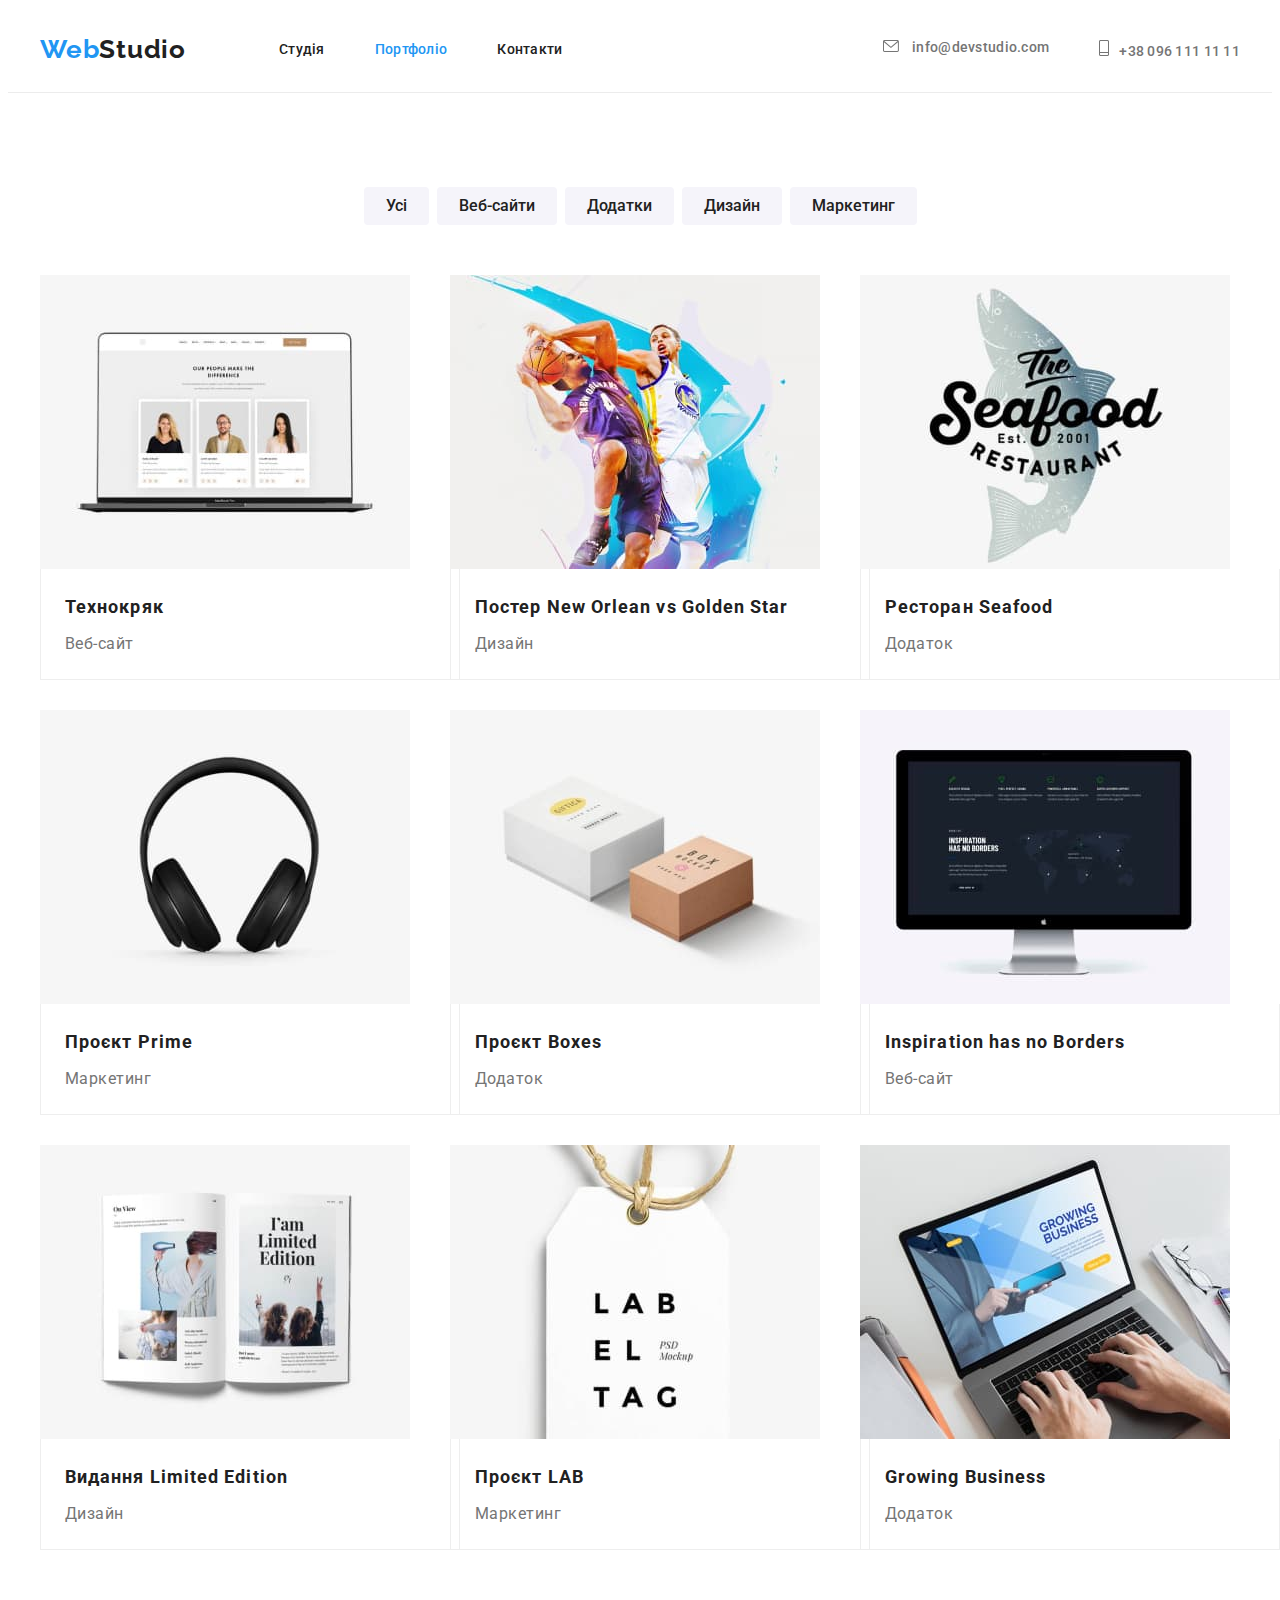
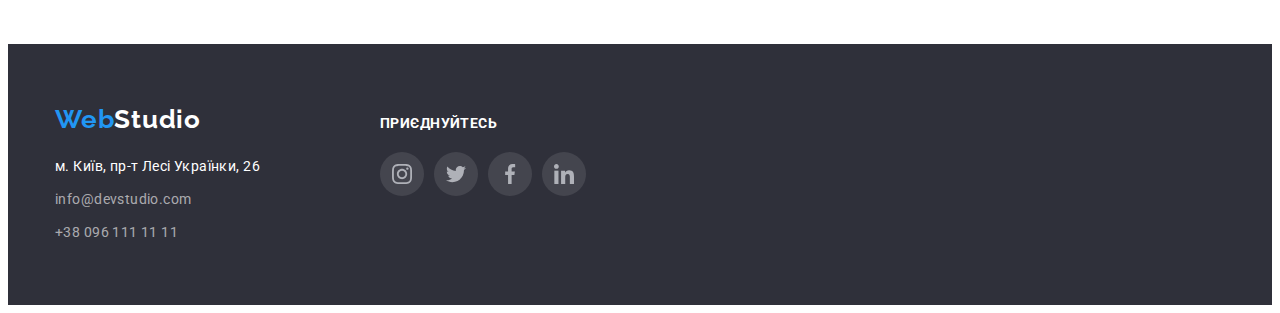
==== portfolio.html @ 36c9669b "moved 04" ====
<html lang="uk">
<head>
    <meta charset="UTF-8">
    <meta http-equiv="X-UA-Compatible" content="IE=edge">
    <meta name="viewport" content="width=device-width, initial-scale=1.0">
    <title>Портфоліо</title>
     <link rel="preconnect" href="https://fonts.googleapis.com">
    <link rel="preconnect" href="https://fonts.gstatic.com" crossorigin>
    <link href="https://fonts.googleapis.com/css2?family=Raleway:wght@700&family=Roboto:wght@400;500;700;900&display=swap" rel="stylesheet">
    <link rel="stylesheet" href="https://cdnjs.cloudflare.com/ajax/libs/modern-normalize/1.1.0/modern-normalize.min.css" integrity="sha512-wpPYUAdjBVSE4KJnH1VR1HeZfpl1ub8YT/NKx4PuQ5NmX2tKuGu6U/JRp5y+Y8XG2tV+wKQpNHVUX03MfMFn9Q==" crossorigin="anonymous" referrerpolicy="no-referrer" />
    <link rel="stylesheet" href="./css/styles.css">
</head>

<body>

     <!--Header-->

 <!--Header-->
      <header class="header">
      <div class="container-header container">
     <nav class="header-nav">
       <a href="./index.html" class="header-logo link">Web<span class="header-accent">Studio</span></a>
        <ul class="header-list list">
            <li class="item"><a href="./index.html" class="header-link link">Студія</a></li>
            <li class="item"><a href="./portfolio.html" class="header-link current link">Портфоліо</a></li>
            <li class="item"><a href="./contacts.html" class="header-link link">Контакти</a></li>
        </ul>
     </nav>
     <ul class="header-contacts list">
        <li class="email-item item">
            <a href="mailto:info@devstudio.com" class="header-email link">
 <svg class="header-icon" width="16" height="12">
    <use href="./img/icons.svg#icon-envelope"></use>
 </svg> info@devstudio.com</a></li>
        <li class="tel-item item"> <a href="tel:+380961111111" class="header-tel link">
            <svg class="header-icon" width="10" height="16">
    <use href="./img/icons.svg#icon-telephone"></use>
 </svg>+38 096 111 11 11</a></li>
     </ul>
</div>
    </header>

    <main>
    <!--ABOUT-->
        <section class="section">
            <div class="container-portfolio container">
<h1 class="visually-hidden navidation">Фильтр кнопок</h1>
    <ul class="navidation-list list">
       <li class="navidation-item"><button type="button" class="navidation-btn">Усі</button></li>
        <li class="navidation-item"><button type="button" class="navidation-btn">Веб-сайти</button></li>
        <li class="navidation-item"><button type="button" class="navidation-btn">Додатки</button></li>
       <li class="navidation-item"><button type="button" class="navidation-btn">Дизайн</button></li>
       <li class="navidation-item"><button type="button" class="navidation-btn">Маркетинг</button></li>
    </ul>

<!--Portfolio Works-->
<ul class="portfolio-list list">
    <li class="portfolio-item">
        <a href="#" class="portfolio-link link">
        <img  src="./img/portfolio1.jpg" alt="Технокряк" width="370">
        <div class="portfol-wrap">
                <h2 class="portfolio-title">Технокряк</h2>
        <p class="portfolio-name">Веб-сайт</p>
        </div>
        </a>
    </li>
    <li class="portfolio-item">
        <a href="#" class="portfolio-link link">
        <img src="./img/portfolio2.jpg" alt="Постер New Orlean vs Golden Star" width="370">
        <div class="portfol-wrap">
        <h2 class="portfolio-title">Постер New Orlean vs Golden Star</h2>
        <p class="portfolio-name">Дизайн</p>
        </div>
         </a>
    </li>
    <li class="portfolio-item">
        <a href="#" class="portfolio-link link">
        <img src="./img/portfolio3.jpg" alt="Ресторан Seafood" width="370">
        <div class="portfol-wrap">
        <h2 class="portfolio-title">Ресторан Seafood</h2>
        <p class="portfolio-name">Додаток</p>
        </div>
             </a>
    </li>
    <li class="portfolio-item">
        <a href="#" class="portfolio-link link">
        <img src="./img/portfolio4.jpg" alt="Проєкт Prime" width="370">
        <div class="portfol-wrap">
               <h2 class="portfolio-title">Проєкт Prime</h2>
        <p class="portfolio-name">Маркетинг</p>
        </div>
          </a>
    </li>
    <li class="portfolio-item">
        <a href="#" class="portfolio-link link">
        <img src="./img/portfolio5.jpg" alt="Проєкт Boxes" width="370">
        <div class="portfol-wrap">
        <h2 class="portfolio-title">Проєкт Boxes</h2>
        <p class="portfolio-name">Додаток</p>
        </div>
        </a>
    </li>
    <li class="portfolio-item">
        <a href="#" class="portfolio-link link">
        <img src="./img/portfolio6.jpg" alt="Inspiration has no Borders" width="370">
        <div class="portfol-wrap">
        <h2 class="portfolio-title">Inspiration has no Borders</h2>
        <p class="portfolio-name">Веб-сайт</p>
        </div>
           </a>
    </li>
    <li class="portfolio-item">
        <a href="#" class="portfolio-link link">
        <img src="./img/portfolio7.jpg" alt="Видання Limited Edition" width="370">
        <div class="portfol-wrap">
        <h2 class="portfolio-title">Видання Limited Edition</h2>
        <p class="portfolio-name">Дизайн</p>
       </div>
            </a>
    </li>
    <li class="portfolio-item">
        <a href="#" class="portfolio-link link">
        <img src="./img/portfolio8.jpg" alt="Проєкт LAB" width="370">
        <div class="portfol-wrap">
        <h2 class="portfolio-title">Проєкт LAB</h2>
        <p class="portfolio-name">Маркетинг</p>
    </div>
     </a>
    </li>
    <li class="portfolio-item">
        <a href="#" class="portfolio-link link">
        <img src="./img/portfolio9.jpg" alt="Growing Business" width="370">
        <div class="portfol-wrap">
        <h2 class="portfolio-title">Growing Business</h2>
        <p class="portfolio-name">Додаток</p>
    </div>
       </a>
    </li>
</ul>
</div>
        </section>
 </main>

 <!--Footer-->
     <footer>
        <div class="container footer-container">
        <div class="container footer-adress">
       <a href="" class="footer-header-logo link">Web<span class="footet-header-accent">Studio</span>
    </a>
       <address class="contacts">
        <ul class="contacts-list list">
            <li class="contacts-item"><a href="https://goo.gl/maps/kqypcUHR1DSrL7YE8" rel="noopener nofollow noreferrer" class="contacts-address link list">м. Київ, пр-т Лесі Українки, 26</a></li>
            <li class="contacts-item"><a href="mailto:info@devstudio.com" class="contacts-email link">info@devstudio.com</a></li>
            <li class="contacts-item"><a href="tel:+380961111111" class="contacts-phone link">+38 096 111 11 11</a></li>
        </ul>
       </address>
       </div>
       <div class="footer-icons">
        <h3 class="footer-soc-text">приєднуйтесь</h3>
                 <ul class="footer-soc-list list">
                    <li class="footer-soc-item"><a href="#" class="footer-soc-link link">
                        <svg width="20" height="20" class="footer-soc-icons">
                        <use href="./img/icons.svg#icon-instagram-2"></use>
                        </svg>
                    </a>
                </li>
                    <li class="footer-soc-item"><a href="#" class="footer-soc-link link">
                      <svg width="20" height="20" class="footer-soc-icons">
                      <use href="./img/icons.svg#icon-twitter"></use>
                        </svg>
                    </a>
                </li>
                    <li class="footer-soc-item"><a href="#" class="footer-soc-link link">
                <svg width="20" height="20" class="footer-soc-icons">
                      <use href="./img/icons.svg#icon-facebook"></use>
                        </svg>
                    </a>
                </li>
                    <li class="footer-soc-item"><a href="#" class="footer-soc-link link">
                        <svg width="20" height="20" class="footer-soc-icons">
                <use href="./img/icons.svg#icon-linkedin"></use>
                        </svg>
                    </a>
                </li>
                </ul>
       </div>
       </div>
    </footer>
 </body>
</html>
---- css/styles.css ----
:root {
    --primary-text-color: #757575;
    --secondary-text-color: #212121;
    --main-background-color: #FFFFFF;
    --section-background-color: #F5F4FA;
    --accent-blue: #2196F3;
    --hero-background-color:#2F303A;
    --main-margin: 215px;
    --margin-between-items: 30px;
    --border-bottom: 1px solid #ECECEC;
    }

/* secondary text color 212121 */
/* primary text color 757575 */
/* main background white FFFFFF */
/* section background F5F4FA */
/* accent blue 2196F3 */
/* header + footer background 2F303A */
/* h1 FFFFFF */

p, h1, h2, h3, h4, h5, h6 {
margin: 0px;
}

ul,
ol {
margin: 0px;
padding: 0px;
}

button {
  cursor: pointer;
}
 img {
display: block;
  }

 body {
  font-family: "Roboto", sans-serif;
  background-color: var(--main-background-color);
  color: var(--primary-text-color);
  font-style: normal;
  font-weight: 400;
  font-size: 14px;
  line-height: 1.71;
  letter-spacing: 0.03em;
 }

 /*----------Universal classes-------*/

 
 section {
  padding-top: 94px;
  padding-bottom: 94px;
 }
.container {
  width: 1200px;
  margin: 0px auto;
  padding: 0 15px;
}

 /* ---- Universal -----*/
.link {
  text-decoration: none;
}

.list {
  list-style: none;
}

.visually-hidden  {
  position: absolute;
  width: 1px;
  height: 1px;
  margin: -1px;
  border: 0;
  padding: 0;
  white-space: nowrap;
  overflow: hidden;
}

/*------- HEADER -----*/
.header {
border-bottom: var(--border-bottom)
}

.container-header {
  display: flex;
  align-items: center;
}

.header-nav {
  display: flex;
  align-items: center;
}

.header-logo {
margin-right: 93px;

font-family: 'Raleway', sans-serif;
font-weight: 700;
font-size: 26px;
line-height: 1.2;
letter-spacing: 0.03em;
color: var(--accent-blue);
}

.header-list {
  display: flex;
}

.header-list .link {
display: block;
padding-top: 32px;
padding-bottom: 32px;

font-weight: 500;
line-height: 1.14;
letter-spacing: 0.02em;
color: var(--secondary-text-color);
}

.header-list .item + .item {
  margin-left: 50px;
 }

.header-contacts {
 display: flex;
 margin-left: auto;

}

.header-contacts .item + .item {
margin-left: 50px;
}
.header-contacts .link {
display: block;
padding-top: 32px;
padding-bottom: 32px;

line-height: 1.14;
letter-spacing: 0.02em;
color: var(--primary-text-color);
}

.header-accent {
  color: var(--secondary-text-color);
}

.header-list .header-link:hover,
.header-list .header-link:active,
.header-list .header-link:focus
 {
  color: var(--accent-blue);
}

.header-list .current {
  color: var(--accent-blue);
}

.header-email:hover,
.header-email:focus {
  color: var(--accent-blue);
}

.header-tel:hover,
.header-tel:focus  {
 color: var(--accent-blue);
}

.header-email,
.header-tel {
 content: "";
  justify-content: center;
  align-items: center;

  font-weight: 500;
  color: var(--primary-text-color);
}

.header-icon:hover
.header-icon:focus {
  color: var(--accent-blue);
}
.header-icon {
  display: inline-flex;
  margin-right: 10px;
  fill: currentColor;
  align-content: center;
  justify-content: center;
  align-items: center;
}


/*------HERO---------------*/
.hero-section {
padding-top: 200px;
padding-bottom: 200px;
margin-left: auto;
margin-right: auto;
text-align: center;

background-image: linear-gradient(rgba(47, 48, 58, 0.4),
 rgba(47, 48, 58, 0.4)), url(../img/hero_img.jpg);
background-repeat: no-repeat;
background-size: cover;
background-position: center;
background-color:  #C4C4C4;
box-shadow: 0px 4px 4px rgba(0, 0, 0, 0.25);
max-width: 1600px;
margin: 0 auto;
}


.hero-box {
margin-bottom: var(--margin-between-items);
}

.hero-title {
max-width: 696px;
margin: 0 auto;

font-weight: 900;
font-size: 44px;
line-height: 1.36;
letter-spacing: 0.06em;
text-transform: uppercase;
color: var(--main-background-color);
}

.hero-btn {
font-family: inherit;
font-weight: 700;
font-size: 16px;
line-height: 1.87;
letter-spacing: 0.06em;
color: var(--main-background-color);
background-color: var(--accent-blue);
box-shadow: 0px 4px 4px rgba(0, 0, 0, 0.15);
border-radius: 4px;
border: none;

padding: 10px 32px;
display:block;
margin-left: auto;
margin-right: auto;
}

.hero-btn:hover,
.hero-btn:focus
.hero-btn:active {
background: #188CE8;
}

/*-----------ABOUT-------*/

.about-list {
display: flex;
}

.about-title {
margin-bottom: 10px;

line-height: 1.14;
color: var(--secondary-text-color);
}

.about-item:not(:last-child) {
margin-right: var(--margin-between-items);
}
.about-icon {
 display: flex;
 content: "";
 align-content: center;
 justify-content: center;
 width: 270px;
 height: 120px;
 background-color: var(--section-background-color);
 margin-bottom: 30px;
 border-radius: 4px;
}

.antena-icon {
  width: 65px;
}
.clock-icon {
width: 67px;
}
.diagram-icon {
width: 70px;
}
.astronaut-icon {
width: 55px;
}

/*align-items: center;
  justify-content: center;

.about-item::before {
  display: block;
  content: "";
  height: 120px;
  background-size: contain;
  background-repeat: no-repeat;
  background-position: center;
  background-color: var(--section-background-color);
  margin-bottom: 30px;
}
width="65" heigh="70
.antena-icon::before {
  background-image: url(../img/antenna.svg);
  background-size: 65px 70px;
}
.clock-icon::before {
  background-image: url(../img/clock.svg);
   background-size:  67px 70px;
}
.diagram-icon::before {
  background-image: url(../img/diagram.svg);
  background-size: 70px 54px;
}
.autronaut-icon::before {
background-image: url(../img/astronaut.svg);
  background-size: 55px 61px;
}*/

/*-----------WORK-------*/
.no-padding {
  padding-top: 0px;
}
.work-list {
  display: flex;
}
.work-item:not(:last-child) {
  margin-right: var(--margin-between-items);
}
.work-title,
.footer-title,
.command-title,
.client-title  {
font-size: 36px;
line-height: 1.16;
text-align: center;
color: var(--secondary-text-color);
}

.work-title {
  margin-bottom: 50px;
}

/*-----------Command-----------*/
.command-section {
background-color: var(--section-background-color);
}
.command-img {
background: url(4853.jpg);
border-radius: 0px;
}
.command-title{
  margin-bottom: 50px;
}

.command-list {
  display: flex;
}

.command-item {
background: var(--main-background-color);
box-shadow: 0px 1px 3px rgba(0, 0, 0, 0.12), 0px 1px 1px rgba(0, 0, 0, 0.14), 0px 2px 1px rgba(0, 0, 0, 0.2);
border-radius: 0px 0px 4px 4px;
}

.command-item:not(:last-child) {
margin-right: var(--margin-between-items);
}
.command-name {
margin-bottom: 10px;
padding-top: var(--margin-between-items);

font-weight: 500;
font-size: 16px;
line-height: 1.18;
text-align: center;
color: var(--secondary-text-color);

}

.command-position {
/*padding-bottom: var(--margin-between-items);*/
font-size: 16px;
line-height: 1.18;
text-align: center;
}

.command-wrap {
/* padding: 20px 24px;
 margin-bottom: 16px;*/

}
.command-soc-list {
  display: flex;
  justify-content: center;
  align-items: center;
 margin: 20px 24px; 
}

.command-soc-item {
  width: 44px;
  height: 44px;
}
.command-soc-item:not(:last-child) {
margin-right: 10px;
}
.command-soc-link {
  display: flex;
  justify-content: center;
  align-items: center;
  width: 100%;
  height: 100%;
border-radius: 50%;
color: #afb1b8;
}

.command-soc-link:hover {
  background-color: var(--accent-blue);
  color: var(--main-background-color);
}

.command-soc-icons {
  fill: currentColor;
}

/*-------------Clients-------*/
.client-title {
  margin-bottom: 50px;
}
.client-list {
  display: flex;
justify-content: center;
}
.client-link {
    display: flex;
    max-width: 100%;
    height: 100%;
    align-items: center;
    justify-content: center;
    border: 1px solid #AFB1B8;
    border-radius: 4px;
    fill: #AFB1B8;
}
.client-item {
  width: 170px;
  height: 92px;
}
.client-icon {
  color: var(--primary-text-color);
}
.client-item:not(:last-child) {
margin-right: var(--margin-between-items);
}

.client-item:focus,
.client-item:hover,
.client-link:focus,
.client-link:hover {
  fill: var(--accent-blue);
  border-color: var(--accent-blue);
}


/* ------CONTACTS------*/
footer {
background-color: var(--hero-background-color);
padding: 60px 0;
}
.footer-container {
  display: flex;
  align-items: baseline;
}
.footer-adress {
  display: inline-block;
  flex-direction: column;
  max-width: 240px;
  margin-left: 0;
  margin-right: 70px;
}
.footer-icons {
}

.footer-header-logo {
font-family: 'Raleway', sans-serif;
font-weight: 700;
font-size: 26px;
line-height: 1.2;
letter-spacing: 0.03em;
color: var(--accent-blue);
}
.footet-header-accent {
color: var(--main-background-color);
}
.contacts {
font-style: normal;
margin-top: 20px;
}

.contacts-email,
.contacts-phone,
.contacts-address
 {
color: rgba(255, 255, 255, 0.6);
}
.contacts-address {
color: var(--main-background-color);
}

.contacts-item:not(:last-child) {
margin-bottom: 9px;
}

.footer-soc-text {
font-weight: 700;
font-size: 14px;
line-height: 1.14;
letter-spacing: 0.03em;
text-transform: uppercase;
color: var(--main-background-color);
margin-bottom: 20px;
}

.footer-soc-list {
  display: flex;
  justify-content: center;
  align-items: center;
}

.footer-soc-item {
  width: 44px;
  height: 44px;
}
.footer-soc-item:not(:last-child) {
margin-right: 10px;
}
.footer-soc-link {
  display: flex;
  justify-content: center;
  align-items: center;
  width: 100%;
  height: 100%;
border-radius: 50%;
color: #afb1b8;
background-color:rgba(255, 255, 255, 0.1);;
}

.footer-soc-link:hover {
  background-color: var(--accent-blue);
  color: var(--main-background-color);
}

.footer-soc-icons {
  fill: currentColor;
}

/*-----------PORTFOLIO--------*/
/*-----------PORTFOLIO_ABOUT--------*/

.navidation-list {
 display: flex;
 justify-content: center;
 margin-bottom: 50px
 }

 .navidation-list .navidation-item + .navidation-item {
  margin-left: 8px;
 }
 
.navidation-btn {
padding: 6px 22px;
font-family: inherit;
font-weight: 500;
font-size: 16px;
line-height: 1.62;
color: var(--secondary-text-color);
cursor: pointer;
background: var(--section-background-color);
border-radius: 4px;
border: none;
}

.navidation-btn:hover,
.navidation-btn:focus,
.navidation-btn:active  {
background-color: var(--accent-blue);
color: var(--section-background-color);
box-shadow: 0px 3px 1px rgba(0, 0, 0, 0.1), 0px 1px 2px rgba(0, 0, 0, 0.08), 0px 2px 2px rgba(0, 0, 0, 0.12);
}

.container-about {
  margin-bottom: 50px;
}

/*-----------PORTFOLIO_WORKS--------*/

.portfolio-list {
  display: flex;
  flex-wrap: wrap;
}


.portfolio-item {
width: calc((100% - 60px)/3);
margin-right: var(--margin-between-items);
margin-bottom: var(--margin-between-items);
}

.portfolio-item:nth-child(3n) {
margin-right: 0px;
}
.portfolio-item:nth-last-child(-n + 3) {
margin-bottom: 0;
}
.portfolio-link {
  display: block;
}

.portfolio-link.link:hover,
.portfolio-link.link:focus {
  box-shadow: 0px 1px 1px rgba(0, 0, 0, 0.12),
  0px 4px 4px rgba(0, 0, 0, 0.06), 1px 4px 6px rgba(0, 0, 0, 0.16);
}
.portfolio-title {
font-weight: 700;
font-size: 18px;
line-height: 2;
letter-spacing: 0.06em;
color: var(--secondary-text-color);
margin-bottom: 4px;
}

.portfolio-name {
font-size: 16px;
line-height: 1.88;
letter-spacing: 0.03em;
color: var(--primary-text-color)
}

.portfol-wrap {
padding: 20px 24px;
border-left: 1px solid #EEEEEE;
border-bottom: 1px solid #EEEEEE;
border-right: 1px solid #EEEEEE;
width: 370px;
}

/*--Footer--*/

.contacts-email:hover,
.contacts-email:focus {
color: var(--accent-blue);
}
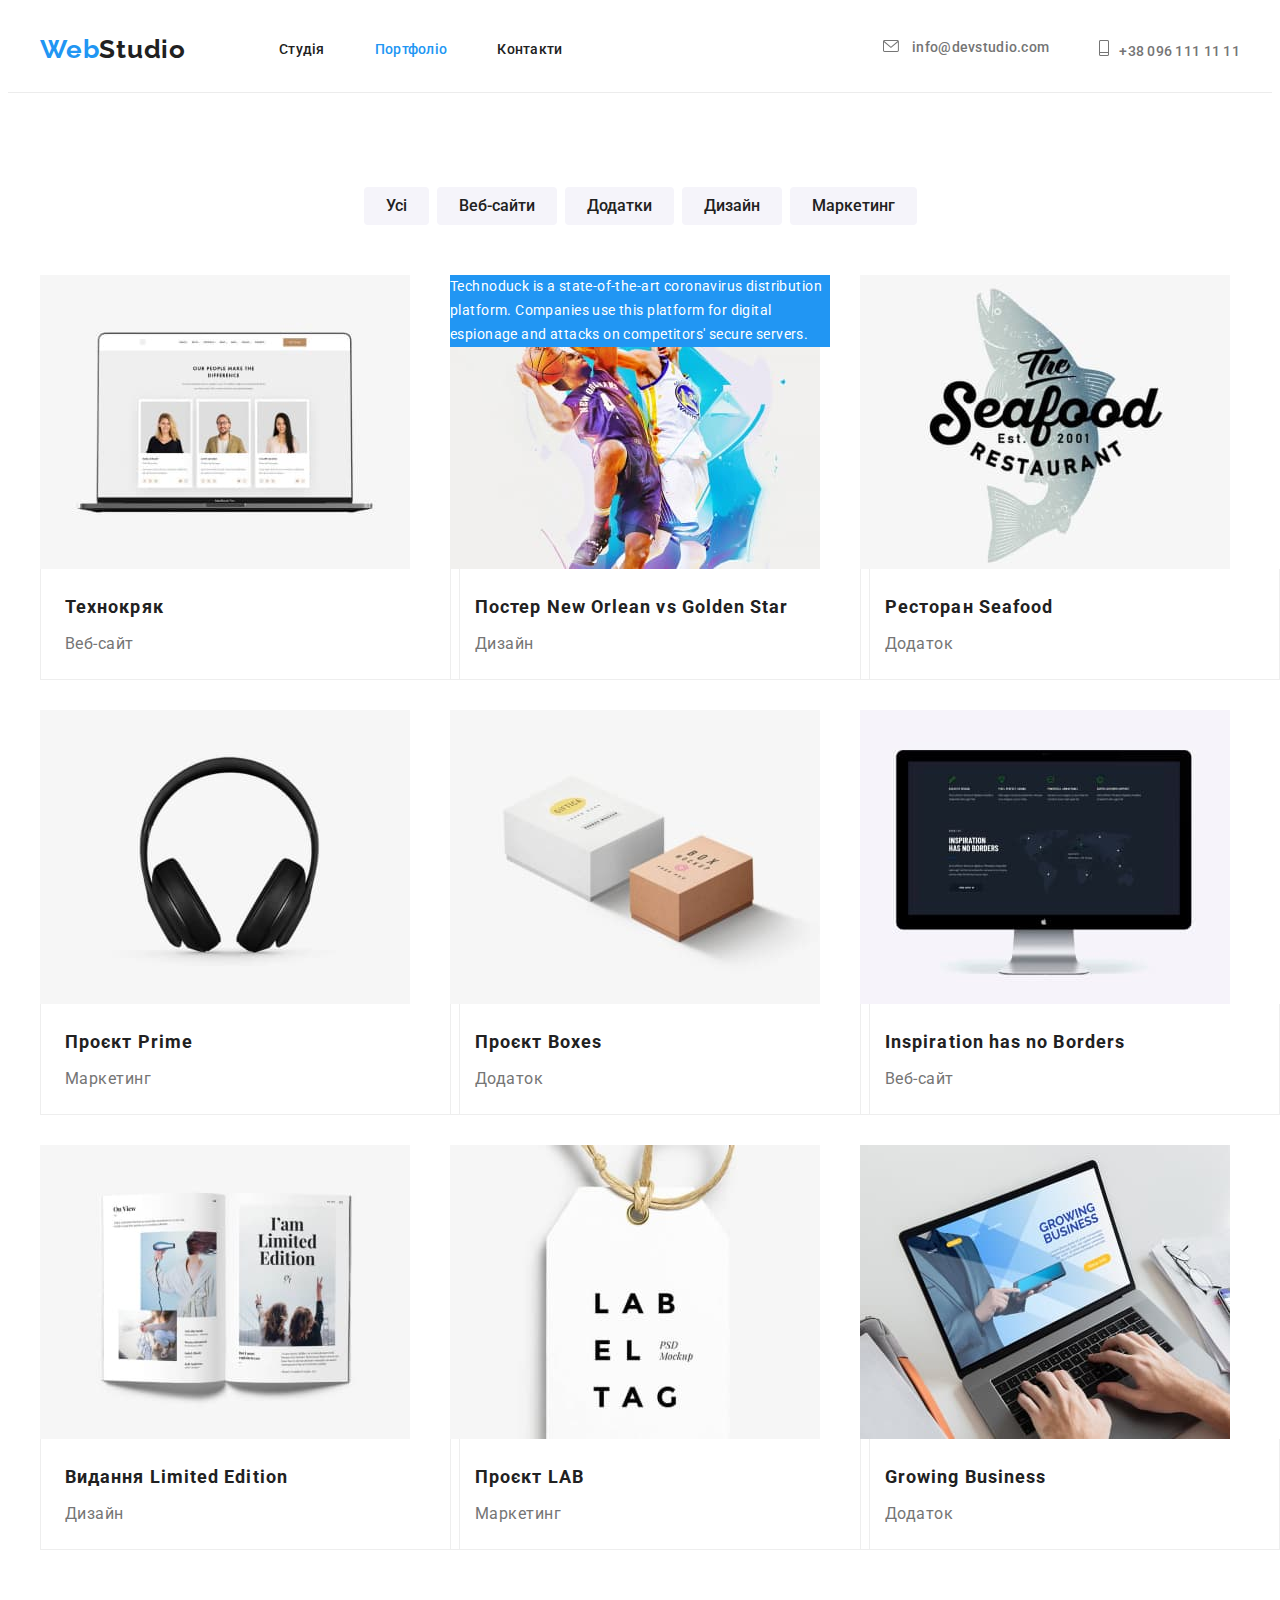
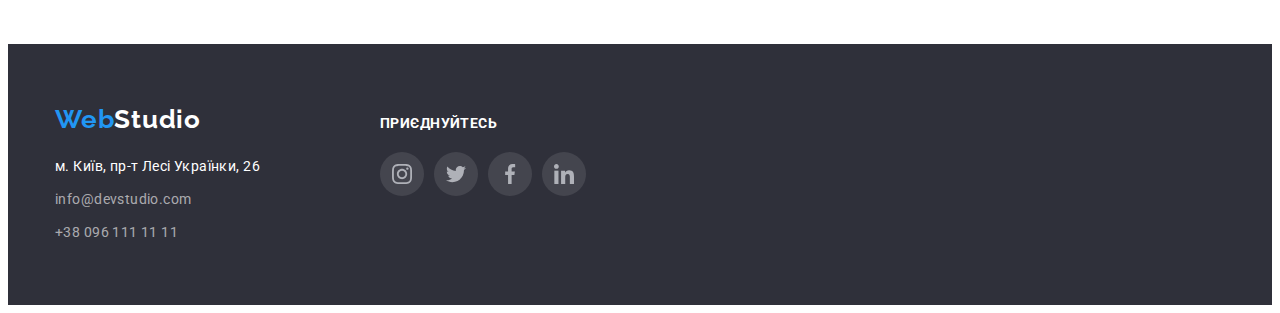
==== commit 1f396870: "added transition for links" ====
--- a/portfolio.html
+++ b/portfolio.html
@@ -67,6 +67,11 @@
     <li class="portfolio-item">
         <a href="#" class="portfolio-link link">
         <img src="./img/portfolio2.jpg" alt="Постер New Orlean vs Golden Star" width="370">
+        <p class="portfolio-cover-text">
+        Technoduck is a state-of-the-art coronavirus distribution platform. 
+        Companies use this platform for digital espionage and attacks on 
+        competitors' secure servers.
+        </p>
         <div class="portfol-wrap">
         <h2 class="portfolio-title">Постер New Orlean vs Golden Star</h2>
         <p class="portfolio-name">Дизайн</p>
--- a/css/styles.css
+++ b/css/styles.css
@@ -118,6 +118,8 @@
 line-height: 1.14;
 letter-spacing: 0.02em;
 color: var(--secondary-text-color);
+
+transition: color 300ms linear;
 }
 
 .header-list .item + .item {
@@ -141,6 +143,8 @@
 line-height: 1.14;
 letter-spacing: 0.02em;
 color: var(--primary-text-color);
+
+transition: color 300ms linear;
 }
 
 .header-accent {
@@ -191,6 +195,30 @@
   align-items: center;
 }
 
+.backdrop {
+  position: fixed;
+  top:0;
+  left:0;
+  width: 100%;
+  height: 100%;
+background-color: rgba(0, 0, 0, 0.2);
+}
+.backdrop.is-hidden {
+  opacity: 0;
+  pointer-events: none;
+}
+
+.modal {
+position: absolute;
+top: 50%;
+left: 50%;
+transform: translate(-50%, -50%);
+
+min-width: 528px;
+min-height: 581px;
+
+background-color: var(--main-background-color);
+}
 
 /*------HERO---------------*/
 .hero-section {
@@ -393,8 +421,6 @@
 }
 
 .command-wrap {
-/* padding: 20px 24px;
- margin-bottom: 16px;*/
 
 }
 .command-soc-list {
@@ -419,6 +445,7 @@
   height: 100%;
 border-radius: 50%;
 color: #afb1b8;
+transition: background-color 500ms linear, color 300ms linear;
 }
 
 .command-soc-link:hover {
@@ -447,6 +474,8 @@
     border: 1px solid #AFB1B8;
     border-radius: 4px;
     fill: #AFB1B8;
+
+    transition: fill 300ms linear, border-color 300ms linear;
 }
 .client-item {
   width: 170px;
@@ -548,7 +577,9 @@
   height: 100%;
 border-radius: 50%;
 color: #afb1b8;
-background-color:rgba(255, 255, 255, 0.1);;
+background-color:rgba(255, 255, 255, 0.1);
+
+transition: background-color 300ms linear, color 300ms linear;
 }
 
 .footer-soc-link:hover {
@@ -581,9 +612,12 @@
 line-height: 1.62;
 color: var(--secondary-text-color);
 cursor: pointer;
-background: var(--section-background-color);
+background-color: var(--section-background-color);
 border-radius: 4px;
 border: none;
+
+transition: background-color 300ms linear, color 300ms linear, 
+box-shadow 300ms linear;
 }
 
 .navidation-btn:hover,
@@ -620,6 +654,13 @@
 }
 .portfolio-link {
   display: block;
+  position: relative;
+}
+.portfolio-cover-text {
+  position: absolute;
+  top: 0;
+  color: var(--main-background-color);
+  background-color: var(--accent-blue);
 }
 
 .portfolio-link.link:hover,
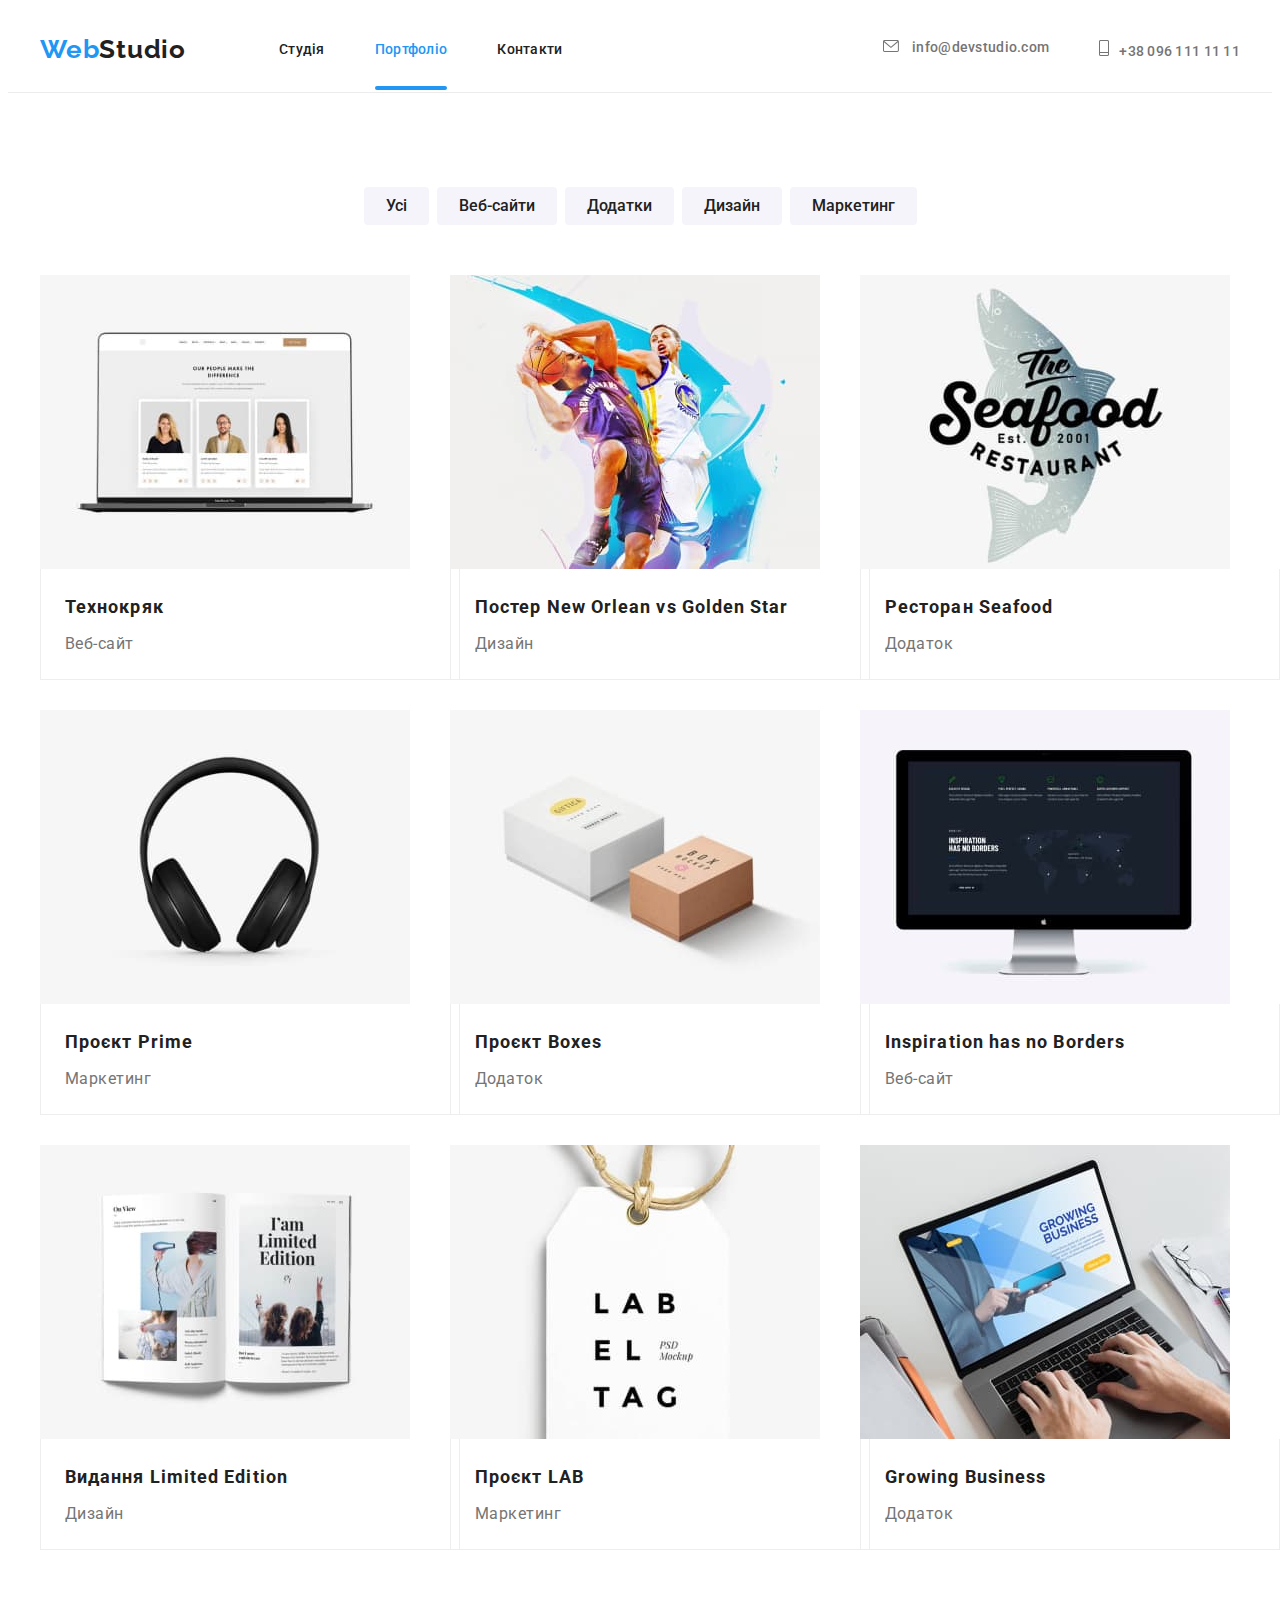
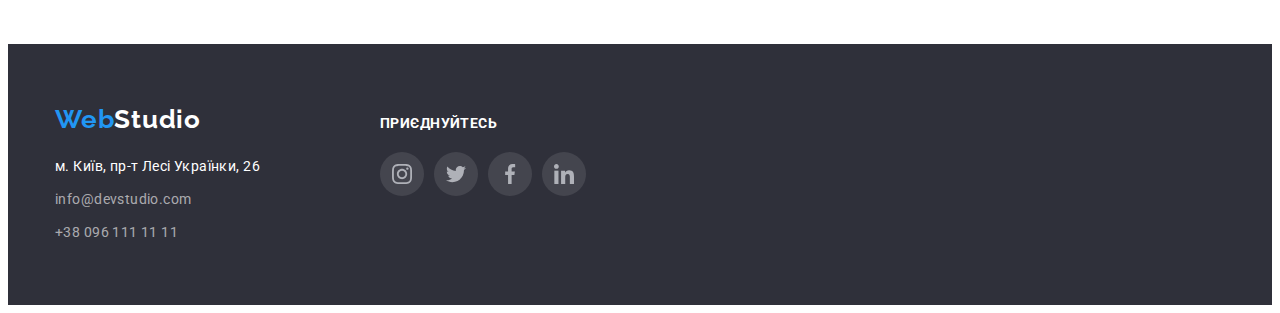
==== commit 74e0cd8e: "task 5 added" ====
--- a/portfolio.html
+++ b/portfolio.html
@@ -57,7 +57,15 @@
 <ul class="portfolio-list list">
     <li class="portfolio-item">
         <a href="#" class="portfolio-link link">
-        <img  src="./img/portfolio1.jpg" alt="Технокряк" width="370">
+             <div class="portfolio-img-wrap">
+                <img  src="./img/portfolio1.jpg" alt="Технокряк" width="370">
+                <p class="portfolio-cover-text">
+        Technoduck is a state-of-the-art coronavirus distribution platform. 
+        Companies use this platform for digital espionage and attacks on 
+        competitors' secure servers.
+        </p>
+             </div>
+        
         <div class="portfol-wrap">
                 <h2 class="portfolio-title">Технокряк</h2>
         <p class="portfolio-name">Веб-сайт</p>
@@ -66,12 +74,15 @@
     </li>
     <li class="portfolio-item">
         <a href="#" class="portfolio-link link">
-        <img src="./img/portfolio2.jpg" alt="Постер New Orlean vs Golden Star" width="370">
+            <div class="portfolio-img-wrap">
+            <img src="./img/portfolio2.jpg" alt="Постер New Orlean vs Golden Star" width="370">
         <p class="portfolio-cover-text">
         Technoduck is a state-of-the-art coronavirus distribution platform. 
         Companies use this platform for digital espionage and attacks on 
         competitors' secure servers.
         </p>
+            </div>
+       
         <div class="portfol-wrap">
         <h2 class="portfolio-title">Постер New Orlean vs Golden Star</h2>
         <p class="portfolio-name">Дизайн</p>
@@ -80,7 +91,15 @@
     </li>
     <li class="portfolio-item">
         <a href="#" class="portfolio-link link">
-        <img src="./img/portfolio3.jpg" alt="Ресторан Seafood" width="370">
+             <div class="portfolio-img-wrap">
+              <img src="./img/portfolio3.jpg" alt="Ресторан Seafood" width="370">
+               <p class="portfolio-cover-text">
+        Technoduck is a state-of-the-art coronavirus distribution platform. 
+        Companies use this platform for digital espionage and attacks on 
+        competitors' secure servers.
+        </p>
+             </div>
+        
         <div class="portfol-wrap">
         <h2 class="portfolio-title">Ресторан Seafood</h2>
         <p class="portfolio-name">Додаток</p>
@@ -89,7 +108,15 @@
     </li>
     <li class="portfolio-item">
         <a href="#" class="portfolio-link link">
-        <img src="./img/portfolio4.jpg" alt="Проєкт Prime" width="370">
+             <div class="portfolio-img-wrap">
+             <img src="./img/portfolio4.jpg" alt="Проєкт Prime" width="370">
+              <p class="portfolio-cover-text">
+        Technoduck is a state-of-the-art coronavirus distribution platform. 
+        Companies use this platform for digital espionage and attacks on 
+        competitors' secure servers.
+        </p>
+             </div>
+        
         <div class="portfol-wrap">
                <h2 class="portfolio-title">Проєкт Prime</h2>
         <p class="portfolio-name">Маркетинг</p>
@@ -98,7 +125,15 @@
     </li>
     <li class="portfolio-item">
         <a href="#" class="portfolio-link link">
-        <img src="./img/portfolio5.jpg" alt="Проєкт Boxes" width="370">
+             <div class="portfolio-img-wrap">
+              <img src="./img/portfolio5.jpg" alt="Проєкт Boxes" width="370">
+               <p class="portfolio-cover-text">
+        Technoduck is a state-of-the-art coronavirus distribution platform. 
+        Companies use this platform for digital espionage and attacks on 
+        competitors' secure servers.
+        </p>
+             </div>
+        
         <div class="portfol-wrap">
         <h2 class="portfolio-title">Проєкт Boxes</h2>
         <p class="portfolio-name">Додаток</p>
@@ -107,7 +142,15 @@
     </li>
     <li class="portfolio-item">
         <a href="#" class="portfolio-link link">
-        <img src="./img/portfolio6.jpg" alt="Inspiration has no Borders" width="370">
+             <div class="portfolio-img-wrap">
+              <img src="./img/portfolio6.jpg" alt="Inspiration has no Borders" width="370">
+               <p class="portfolio-cover-text">
+        Technoduck is a state-of-the-art coronavirus distribution platform. 
+        Companies use this platform for digital espionage and attacks on 
+        competitors' secure servers.
+        </p>
+             </div>
+       
         <div class="portfol-wrap">
         <h2 class="portfolio-title">Inspiration has no Borders</h2>
         <p class="portfolio-name">Веб-сайт</p>
@@ -116,7 +159,15 @@
     </li>
     <li class="portfolio-item">
         <a href="#" class="portfolio-link link">
-        <img src="./img/portfolio7.jpg" alt="Видання Limited Edition" width="370">
+             <div class="portfolio-img-wrap">
+             <img src="./img/portfolio7.jpg" alt="Видання Limited Edition" width="370">
+              <p class="portfolio-cover-text">
+        Technoduck is a state-of-the-art coronavirus distribution platform. 
+        Companies use this platform for digital espionage and attacks on 
+        competitors' secure servers.
+        </p>
+             </div>
+       
         <div class="portfol-wrap">
         <h2 class="portfolio-title">Видання Limited Edition</h2>
         <p class="portfolio-name">Дизайн</p>
@@ -125,7 +176,15 @@
     </li>
     <li class="portfolio-item">
         <a href="#" class="portfolio-link link">
-        <img src="./img/portfolio8.jpg" alt="Проєкт LAB" width="370">
+             <div class="portfolio-img-wrap">
+            <img src="./img/portfolio8.jpg" alt="Проєкт LAB" width="370">
+             <p class="portfolio-cover-text">
+        Technoduck is a state-of-the-art coronavirus distribution platform. 
+        Companies use this platform for digital espionage and attacks on 
+        competitors' secure servers.
+        </p>
+             </div>
+        
         <div class="portfol-wrap">
         <h2 class="portfolio-title">Проєкт LAB</h2>
         <p class="portfolio-name">Маркетинг</p>
@@ -134,7 +193,15 @@
     </li>
     <li class="portfolio-item">
         <a href="#" class="portfolio-link link">
-        <img src="./img/portfolio9.jpg" alt="Growing Business" width="370">
+             <div class="portfolio-img-wrap">
+           <img src="./img/portfolio9.jpg" alt="Growing Business" width="370">
+            <p class="portfolio-cover-text">
+        Technoduck is a state-of-the-art coronavirus distribution platform. 
+        Companies use this platform for digital espionage and attacks on 
+        competitors' secure servers.
+        </p>
+             </div>
+        
         <div class="portfol-wrap">
         <h2 class="portfolio-title">Growing Business</h2>
         <p class="portfolio-name">Додаток</p>
--- a/css/styles.css
+++ b/css/styles.css
@@ -119,22 +119,36 @@
 letter-spacing: 0.02em;
 color: var(--secondary-text-color);
 
-transition: color 300ms linear;
+transition: color 250ms cubic-bezier(0.4, 0, 0.2, 1);
 }
 
 .header-list .item + .item {
   margin-left: 50px;
  }
+.item {
+  position: relative;
+}
+.header-link.current::after {
+  content: "";
+  position: absolute;
+  width: 100%;
+  height: 4px;
+  bottom: 0;
+  left: 0;
+  background: var(--accent-blue);
+  border-radius: 2px;
+}
+
 
 .header-contacts {
  display: flex;
  margin-left: auto;
-
 }
 
 .header-contacts .item + .item {
 margin-left: 50px;
 }
+
 .header-contacts .link {
 display: block;
 padding-top: 32px;
@@ -144,7 +158,7 @@
 letter-spacing: 0.02em;
 color: var(--primary-text-color);
 
-transition: color 300ms linear;
+transition: color 250ms cubic-bezier(0.4, 0, 0.2, 1);
 }
 
 .header-accent {
@@ -195,30 +209,6 @@
   align-items: center;
 }
 
-.backdrop {
-  position: fixed;
-  top:0;
-  left:0;
-  width: 100%;
-  height: 100%;
-background-color: rgba(0, 0, 0, 0.2);
-}
-.backdrop.is-hidden {
-  opacity: 0;
-  pointer-events: none;
-}
-
-.modal {
-position: absolute;
-top: 50%;
-left: 50%;
-transform: translate(-50%, -50%);
-
-min-width: 528px;
-min-height: 581px;
-
-background-color: var(--main-background-color);
-}
 
 /*------HERO---------------*/
 .hero-section {
@@ -375,6 +365,28 @@
 .work-title {
   margin-bottom: 50px;
 }
+.work-item-wrap {
+  position: relative;
+}
+.work-item-text {
+  position: absolute;
+  bottom:0;
+  width: 370px;
+  height: 70px;
+  display: flex;
+  align-items: center;
+  justify-content: center;
+
+font-weight: 700;
+font-size: 14px;
+line-height: 1.14;
+text-align: center;
+letter-spacing: 0.03em;
+text-transform: uppercase;
+color: var(--main-background-color);
+background-color:  rgba(47, 48, 58, 0.8);
+
+}
 
 /*-----------Command-----------*/
 .command-section {
@@ -414,7 +426,6 @@
 }
 
 .command-position {
-/*padding-bottom: var(--margin-between-items);*/
 font-size: 16px;
 line-height: 1.18;
 text-align: center;
@@ -445,7 +456,9 @@
   height: 100%;
 border-radius: 50%;
 color: #afb1b8;
-transition: background-color 500ms linear, color 300ms linear;
+
+transition: background-color 250ms cubic-bezier(0.4, 0, 0.2, 1), 
+color 250ms cubic-bezier(0.4, 0, 0.2, 1);
 }
 
 .command-soc-link:hover {
@@ -475,7 +488,8 @@
     border-radius: 4px;
     fill: #AFB1B8;
 
-    transition: fill 300ms linear, border-color 300ms linear;
+    transition: fill 250ms cubic-bezier(0.4, 0, 0.2, 1), 
+    border-color 250ms cubic-bezier(0.4, 0, 0.2, 1);
 }
 .client-item {
   width: 170px;
@@ -512,8 +526,6 @@
   max-width: 240px;
   margin-left: 0;
   margin-right: 70px;
-}
-.footer-icons {
 }
 
 .footer-header-logo {
@@ -579,7 +591,8 @@
 color: #afb1b8;
 background-color:rgba(255, 255, 255, 0.1);
 
-transition: background-color 300ms linear, color 300ms linear;
+transition: background-color 250ms cubic-bezier(0.4, 0, 0.2, 1), 
+color 250ms cubic-bezier(0.4, 0, 0.2, 1);
 }
 
 .footer-soc-link:hover {
@@ -589,6 +602,55 @@
 
 .footer-soc-icons {
   fill: currentColor;
+}
+/*-----------MODAL_WINDOW--------*/
+
+
+.backdrop {
+  position: fixed;
+  top:0;
+  left:0;
+  width: 100%;
+  height: 100%;
+background-color: rgba(0, 0, 0, 0.2);
+
+transition: opacity 250ms cubic-bezier(0.4, 0, 0.2, 1),
+visibility 250ms cubic-bezier(0.4, 0, 0.2, 1);
+}
+.modal {
+position: absolute;
+top: 50%;
+left: 50%;
+transform: translate(-50%, -50%) scaleY(1);
+
+width: 528px;
+min-height: 581px;
+box-shadow: 0px 1px 3px rgba(0, 0, 0, 0.12), 0px 1px 1px rgba(0, 0, 0, 0.14), 0px 2px 1px rgba(0, 0, 0, 0.2);
+border-radius: 4px;
+padding: 40px;
+background-color: var(--main-background-color);
+
+transition: transform 250ms cubic-bezier(0.4, 0, 0.2, 1);
+}
+.backdrop.is-hidden {
+  opacity: 0;
+  visibility: hidden;
+  pointer-events: none;
+}
+.backdrop.is-hidden.modal {
+transform: translate(-50%, -50%) scaleY(0);
+}
+
+.modal-close-button {
+position: absolute;
+right: 8px;
+top: 8px;
+background: var(--main-background-color);
+border: 1px solid rgba(0, 0, 0, 0.1);
+border-radius: 50%;
+display: flex;
+align-items: center;
+justify-content: center;
 }
 
 /*-----------PORTFOLIO--------*/
@@ -616,8 +678,9 @@
 border-radius: 4px;
 border: none;
 
-transition: background-color 300ms linear, color 300ms linear, 
-box-shadow 300ms linear;
+transition: background-color 250ms cubic-bezier(0.4, 0, 0.2, 1), 
+color 250ms cubic-bezier(0.4, 0, 0.2, 1), 
+box-shadow 250ms cubic-bezier(0.4, 0, 0.2, 1);
 }
 
 .navidation-btn:hover,
@@ -654,14 +717,32 @@
 }
 .portfolio-link {
   display: block;
-  position: relative;
+}
+.portfolio-item:hover .portfolio-cover-text{
+  transform: translateY(0);
+}
+
+.portfolio-img-wrap {
+ position: relative;
+ overflow: hidden;
 }
 .portfolio-cover-text {
   position: absolute;
   top: 0;
+  padding: 63px 24px;
+  height: 100%;
+  font-size: 18px;
+  line-height: 1.56;
   color: var(--main-background-color);
   background-color: var(--accent-blue);
-}
+
+  transform: translateY(100%);
+  transition: transform 250ms cubic-bezier(0.4, 0, 0.2, 1);
+}
+/*.portfolio-cover-text.is-hidden {
+ opacity: 0;
+ pointer-events: none;
+}*/
 
 .portfolio-link.link:hover,
 .portfolio-link.link:focus {
